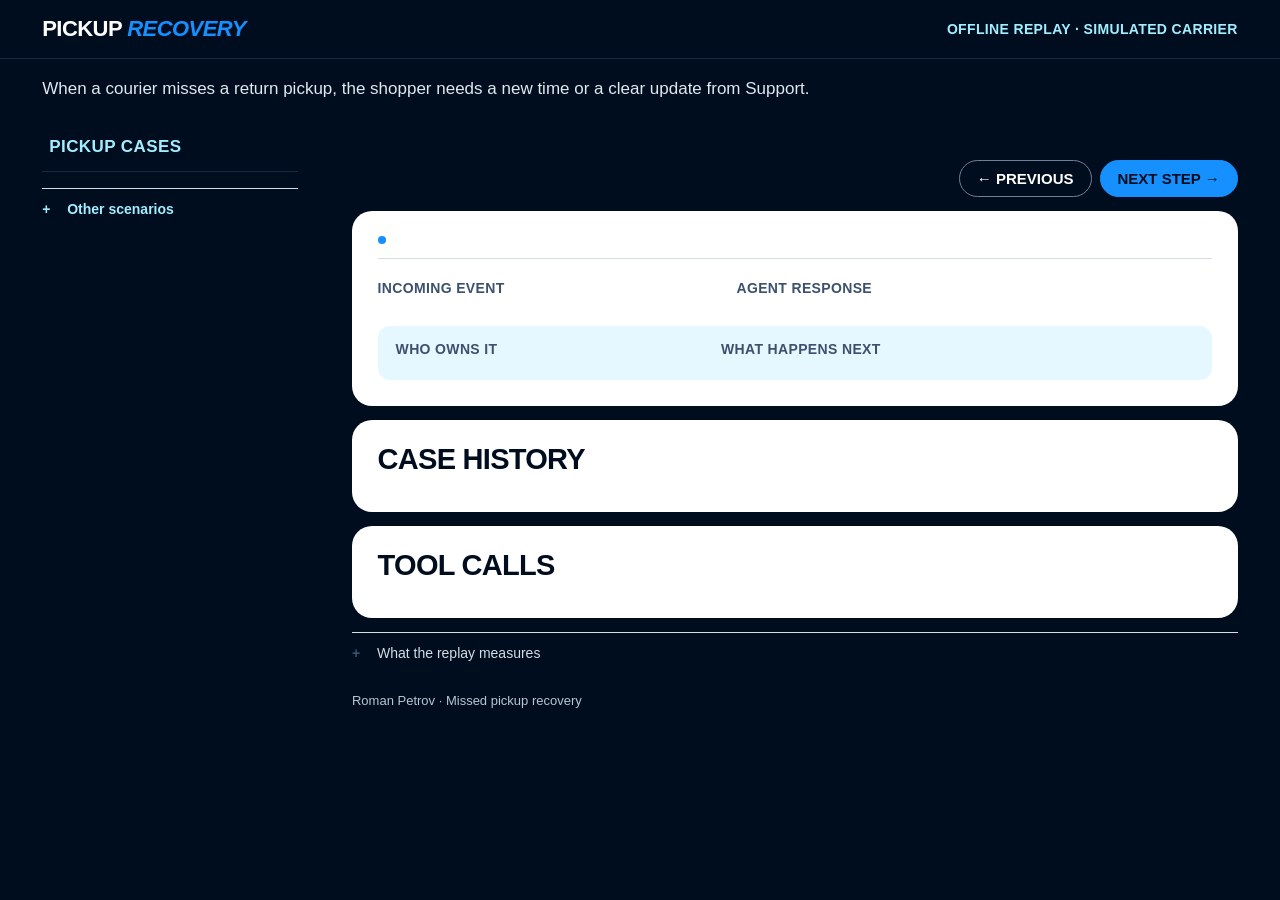
==== review/view_template.html @ bd1de375 "Add missed pickup simulator and case replay" ====
<!doctype html>
<html lang="en">
<head>
<meta charset="utf-8">
<meta name="viewport" content="width=device-width, initial-scale=1">
<meta name="color-scheme" content="light">
<title>Pickup recovery · Missed pickup recovery</title>
<style>
@font-face {
  font-family: "Pickup Display";
  src: local("Marr Sans Cond Web Semibold"), local("MarrSansCondensed-Semibold"),
       local("Marr Sans Condensed Semibold"), local("Arial Narrow Bold");
  font-weight: 600;
}
@font-face {
  font-family: "Pickup Display";
  src: local("Marr Sans Cond Web Semibold Italic"), local("MarrSansCondensed-SemiboldItalic"),
       local("Marr Sans Condensed Semibold Italic"), local("Arial Narrow Bold Italic");
  font-weight: 600;
  font-style: italic;
}
:root {
  --navy: #000d1f;
  --blue: #1790ff;
  --ice: #a2eeff;
  --slate: #3c516e;
  --panel: #172840;
  --paper: #f6f6f6;
  --white: #fff;
  --line: #d5dce4;
  --round: 20px;
  --gutter: clamp(18px, 3.3vw, 60px);
  --display: "Pickup Display", "Marr Sans Cond Web", "Marr Sans Condensed", "Arial Narrow", "Helvetica Neue", Arial, sans-serif;
  --body: "Roobert", "Roobert GX", "Helvetica Neue", Arial, sans-serif;
  font: 16px/1.45 var(--body);
  color: var(--white);
  background: var(--navy);
}
* { box-sizing: border-box; }
body, h1, h2, p { margin: 0; }
body { min-height: 100vh; }
button, select { font: inherit; }
button { cursor: pointer; }
button:focus-visible, summary:focus-visible, select:focus-visible {
  outline: 3px solid #0072d0;
  outline-offset: 3px;
}
.top {
  display: flex;
  align-items: center;
  justify-content: space-between;
  gap: 16px;
  max-width: 1600px;
  margin: auto;
  padding: 18px var(--gutter);
  border-bottom: 1px solid var(--panel);
}
.brand, .caption, .eyebrow, .step-status, .nav-button, .side-title, .status-note {
  font-family: var(--display);
  font-weight: 600;
  text-transform: uppercase;
}
.brand { font-size: 22px; letter-spacing: -.025em; line-height: 1; }
.brand em { color: var(--blue); }
.status-note { color: var(--ice); letter-spacing: .025em; font-size: 14px; text-align: right; }
.layout {
  display: grid;
  grid-template-columns: clamp(215px, 20vw, 298px) minmax(0, 1fr);
  gap: clamp(24px, 4.2vw, 82px);
  max-width: 1600px;
  margin: 0 auto;
  padding: 30px var(--gutter) 36px;
}
.sidebar { align-self: start; }
.side-title {
  display: flex;
  align-items: baseline;
  justify-content: space-between;
  padding: 3px 7px 12px;
  font-size: 17px;
  color: var(--ice);
  letter-spacing: .025em;
}
#count { color: #bdc9d8; font: 13px var(--body); }
.case-list { border-top: 1px solid var(--panel); }
.more-cases { margin-top: 16px; }
.more-cases > summary { color: var(--ice); font-weight: 600; }
.more-cases > summary::before { color: var(--ice); }
.family { color: var(--ice); font: 600 14px var(--display); margin: 19px 7px 4px; }
.case-button {
  width: 100%;
  display: grid;
  grid-template-columns: 1fr;
  align-items: baseline;
  gap: 7px;
  padding: 10px 7px;
  border: 0;
  border-bottom: 1px solid var(--panel);
  background: transparent;
  color: #d5dce4;
  text-align: left;
  line-height: 1.3;
  font-size: 14px;
}
.case-button:hover { background: var(--panel); color: white; }
.case-button[aria-current="true"] {
  color: var(--white);
  background: var(--panel);
  border-bottom-color: var(--panel);
  box-shadow: inset 2px 0 var(--blue);
}
#intro { color: #e0e8f0; max-width: 1600px; margin: auto; padding: 18px var(--gutter) 0; font-size: 17px; }
.scope { margin-top: 14px; color: #d5dce4; font-size: 14px; }
.scope summary { display: inline-flex; }
.scope p { padding: 6px 0; max-width: 72ch; }
.scope a { color: var(--ice); }
main { min-width: 0; }
header { padding: 2px 0 18px; }
.eyebrow { font-size: 14px; color: var(--ice); letter-spacing: .04em; margin-bottom: 8px; }
h1, .section { font-family: var(--display); font-weight: 600; }
h1 {
  max-width: 21ch;
  font-size: clamp(42px, 5.15vw, 78px);
  letter-spacing: -.04em;
  line-height: .96;
  text-transform: uppercase;
  overflow-wrap: anywhere;
}
.replay-nav { display: flex; align-items: center; gap: 8px; flex-wrap: wrap; }
.step-status { margin-right: auto; color: #c9d5e1; font-size: 14px; letter-spacing: .02em; }
.nav-button {
  border: 1px solid var(--blue);
  border-radius: 999px;
  background: var(--blue);
  color: var(--navy);
  line-height: 1;
  padding: 10px 17px;
  font-size: 15px;
}
#previous { border-color: #6f8197; background: transparent; color: white; }
.nav-button:enabled:hover { background: var(--ice); border-color: var(--ice); color: var(--navy); }
#previous:enabled:hover { background: var(--panel); border-color: var(--ice); }
.nav-button:disabled, #previous:disabled { cursor: default; color: #a6b5c7; background: transparent; border-color: #405166; }
.panel {
  margin-top: 14px;
  padding: clamp(18px, 2vw, 30px);
  border-radius: var(--round);
  background: var(--white);
  color: var(--navy);
}
.state-strip {
  display: flex; align-items: center; flex-wrap: wrap; gap: 10px;
  border-bottom: 1px solid var(--line); padding-bottom: 14px;
}
.state {
  display: inline-flex; align-items: center; gap: 8px;
  font-weight: 600; font-size: 14px; color: var(--navy);
}
.state::before { content: ""; width: 8px; height: 8px; border-radius: 50%; background: var(--blue); }
.state.human::before { background: var(--slate); }
.state.attention::before { background: var(--white); border: 2px solid var(--slate); }
.state.success::before { background: var(--blue); box-shadow: 0 0 0 3px #d9f6ff; }
.time, .meta { margin-left: auto; color: var(--slate); font-size: 12px; font-variant-numeric: tabular-nums; }
.caption { color: var(--slate); font-size: 14px; line-height: 1.1; letter-spacing: .025em; margin-bottom: 7px; }
.conversation {
  display: grid; grid-template-columns: minmax(0, .88fr) minmax(0, 1.25fr); gap: 24px; padding: 22px 0;
}
.conversation p { font-size: clamp(17px, 1.35vw, 21px); line-height: 1.38; overflow-wrap: anywhere; }
.decision {
  display: grid; grid-template-columns: minmax(120px, .85fr) minmax(0, 1.3fr); gap: 16px;
  background: #e6f8ff; padding: 16px 18px; border-radius: 12px;
}
.decision p { font-size: 16px; line-height: 1.4; }
.section { margin-bottom: 12px; font-size: 29px; letter-spacing: -.025em; line-height: 1; text-transform: uppercase; }
.evidence { padding: 0; margin: 0; list-style: none; }
.evidence li, details { border-top: 1px solid var(--line); }
.evidence li { padding: 8px 0; font-size: 14px; overflow-wrap: anywhere; }
.evidence li:last-child { padding-bottom: 0; }
details summary {
  display: flex; align-items: center; gap: 10px; padding: 10px 0; list-style: none; cursor: pointer; font-size: 14px;
}
summary::-webkit-details-marker { display: none; }
summary::before { content: "+"; width: 15px; color: var(--slate); font-weight: 650; }
details[open] summary::before { content: "−"; }
pre {
  margin: 0 0 10px; padding: 12px 14px; border-radius: 8px;
  background: var(--paper); color: var(--navy); white-space: pre-wrap; overflow-wrap: anywhere;
  font: 13px/1.5 ui-monospace, SFMono-Regular, Consolas, monospace;
}
#mobile-case { display: none; }
.empty { color: var(--slate); font-size: 14px; }
footer { margin-top: 19px; color: #b8c5d2; font-size: 13px; }
@media (max-width: 820px) {
  .layout { grid-template-columns: minmax(0, 1fr); gap: 22px; padding-top: 16px; }
  .case-list, .side-title { display: none; }
  #mobile-case {
    display: block; width: 100%; padding: 9px 11px; border: 1px solid #6f8197; border-radius: 9px;
    background: var(--panel); color: white; font-size: 15px;
  }
  h1 { max-width: 23ch; }
}
@media (max-width: 560px) {
  .top { padding-top: 15px; padding-bottom: 15px; }
  .brand { font-size: 20px; }
  .status-note { font-size: 12px; max-width: 20ch; line-height: 1.1; }
  .nav-button { padding: 9px 12px; font-size: 14px; }
  .conversation, .decision { grid-template-columns: 1fr; gap: 16px; }
  .conversation { padding: 17px 0; }
  .panel { margin-top: 10px; border-radius: 15px; }
  .time { margin-left: 0; }
  .meta { font-size: 10px; }
  .section { font-size: 25px; }
}
</style>
</head>
<body>
<div class="top">
  <div class="brand">Pickup <em>recovery</em></div>
  <div class="status-note">Offline replay · Simulated carrier</div>
</div>
<p id="intro">When a courier misses a return pickup, the shopper needs a new time or a clear update from Support.</p>
<div class="layout">
  <aside class="sidebar" aria-label="Case list">
    <h2 class="side-title">Pickup cases <span id="count"></span></h2>
    <div class="case-list">
      <div id="featured-cases"></div>
      <details class="more-cases" id="more-cases"><summary>Other scenarios</summary><div id="case-list"></div></details>
    </div>
    <select id="mobile-case" aria-label="Choose a pickup case"></select>
  </aside>
  <main>
    <header><p class="eyebrow" id="case-id"></p><h1 id="case-title"></h1></header>
    <nav class="replay-nav" aria-label="Replay steps">
      <span class="step-status" id="step-status" aria-live="polite"></span>
      <button class="nav-button" id="previous" type="button">← Previous</button>
      <button class="nav-button" id="next" type="button">Next step →</button>
    </nav>
    <section class="panel" aria-label="Pickup timeline">
      <div class="state-strip"><span class="state" id="state"></span><span class="time" id="turn-time"></span></div>
      <div class="conversation">
        <div><h2 class="caption" id="event-label">Incoming event</h2><p id="event"></p></div>
        <div><h2 class="caption" id="reply-label">Agent response</h2><p id="reply"></p></div>
      </div>
      <div class="decision">
        <div><h2 class="caption">Who owns it</h2><p id="owner"></p></div>
        <div><h2 class="caption">What happens next</h2><p id="decision"></p></div>
      </div>
      <p id="delivery" hidden></p>
    </section>
    <section class="panel"><h2 class="section">Case history</h2><ul class="evidence" id="evidence"></ul></section>
    <section class="panel"><h2 class="section">Tool calls</h2><div id="calls"></div></section>
    <details class="scope"><summary>What the replay measures</summary>
      <p id="coverage"></p>
      <p>The examples include unusual failures on purpose. Times advance on a simulated clock. A production pilot would measure actual handoffs, collection scans and missed update deadlines.</p>
      <p>The first pilot sends a rebooking link after a verified miss. A shopper who writes back can ask about the times or choose by email. An unclear preference keeps the available choices open. A reported address or custody problem needs verification. This replay uses rules and example matching. In the command-line demo, an optional local model classifies replies those rules leave unresolved. The booking checks are the same in both modes.</p>
      <p>REVER documents preferred pickup ranges. Dates and availability here come from a simulated carrier. An unanswered booking goes to Support unless a carrier specifically supports checking that attempt. <a href="https://docs.itsrever.com/apis/admin/logistics/createpickup">CreatePickup API</a></p>
    </details>
    <footer>Roman Petrov · Missed pickup recovery</footer>
  </main>
</div>
<noscript>Open this replay in a browser with JavaScript enabled. You can also run each case from the command line.</noscript>
<script id="report" type="application/json">__PICKUP_REPORT_JSON__</script>
<script>
'use strict';
const report = JSON.parse(document.getElementById('report').textContent);
const cases = report.cases;
const el = (id) => document.getElementById(id);
const write = (id, value) => { el(id).textContent = value; };
const node = (tag, cls, value) => {
  const out = document.createElement(tag);
  if (cls) out.className = cls;
  if (value !== undefined) out.textContent = value;
  return out;
};
const spokenStates = {
  OFFERED:'Replacement slots offered', RESOLVED:'New pickup confirmed · shopper notified', HUMAN_REVIEW:'Human review',
  AWAITING_REPLY:'Offer ended · waiting for shopper',
  WINDOW_OPEN:'Original window has not ended', WAITING_CARRIER:'Waiting for carrier', NEED_ADDRESS:'Address detail needed',
  BOOKING_UNCERTAIN:'Booking result uncertain', CONFIRMED_AWAITING_NOTICE:'Booking confirmed · notice pending',
  NEEDS_SLOT_CHOICE:'Shopper choice needed', NEEDS_CLARIFICATION:'Clarification needed', SLOT_CHANGED:'Slot availability changed'
};
const eventLabels = {
  shopper_message: 'Shopper message',
  shopper_selection: 'Shopper selection',
  carrier_event: 'Carrier event',
  timer: 'Scheduled check'
};
const caseButtons = [];
const featured = ['P118', 'P129', 'P107'];
let activeCase = cases.findIndex(item => item.id === featured[0]);
let activeTurn = 0;
const localTime = new Intl.DateTimeFormat('en-GB', {
  timeZone: report.timezone, day: '2-digit', month: 'short',
  hour: '2-digit', minute: '2-digit', timeZoneName: 'short',
});
function stamp(iso) {
  return localTime.format(new Date(iso));
}
function show() {
  const item = cases[activeCase];
  const turn = item.turns[activeTurn];
  caseButtons.forEach((btn,i) => btn.setAttribute('aria-current',i===activeCase?'true':'false'));
  el('mobile-case').value = item.id;
  write('case-id','Fictional pickup · '+item.id); write('case-title',item.label);
  write('step-status','Step '+(activeTurn+1)+' of '+item.turns.length);
  el('previous').disabled = activeTurn===0;
  el('next').disabled = activeTurn===item.turns.length-1;
  const collected = turn.state === 'RESOLVED' && turn.collection_scan_observed_at;
  write('state',collected ? 'Carrier reports collection' : (spokenStates[turn.state] || turn.state.replaceAll('_',' ').toLowerCase()));
  const color = turn.state==='HUMAN_REVIEW'?'human':turn.state==='RESOLVED'?'success':
                ['WAITING_CARRIER','NEED_ADDRESS','BOOKING_UNCERTAIN','CONFIRMED_AWAITING_NOTICE'].includes(turn.state)?'attention':'';
  el('state').className = 'state '+color;
  write('turn-time',stamp(turn.at));
  write('event-label',eventLabels[turn.event_source] || 'Incoming event');
  write('reply-label', collected && turn.event_source === 'carrier_event' ? 'Collection record' :
    turn.state === 'CONFIRMED_AWAITING_NOTICE' ? 'Notification status' : 'Agent response');
  write('event',turn.event); write('reply',turn.message); write('owner',turn.owner); write('decision',turn.next_step);
  const callback = turn.tool_calls.find(call => call.tool === 'support.callback_receipt');
  const offer = turn.tool_calls.find(call => call.tool === 'support.send_pickup_options');
  const windowUpdate = turn.tool_calls.find(call => call.tool === 'support.send_window_update');
  const delivery = el('delivery');
  delivery.hidden = !callback && !offer && !windowUpdate;
  if (callback) {
    const receipt = callback.result;
    const timing = receipt.overdue ? receipt.minutes_late+' minutes late' : 'on time';
    delivery.textContent = 'Shopper update due '+receipt.due_at.slice(11,16)+' · Delivered '+receipt.delivered_at.slice(11,16)+' ('+timing+').';
  } else if (offer) {
    delivery.textContent = offer.result.delivery_receipt ? 'Replacement options delivered · '+offer.result.delivery_receipt : 'Delivery failed · Support owns the next contact.';
  } else if (windowUpdate) {
    delivery.textContent = windowUpdate.result.delivery_receipt ? 'The shopper received the update about the original window.' : 'The update could not be delivered. Support will follow up.';
  }
  el('evidence').replaceChildren(...turn.evidence.map(fact => node('li','',fact)));
  const calls = turn.tool_calls.map(call => {
    const detail=node('details'), summary=node('summary');
    summary.append(node('span','',call.tool.split('.').pop().replaceAll('_',' ')),node('span','meta',stamp(call.at)));
    detail.append(summary,node('pre','',JSON.stringify(call,null,2)));
    return detail;
  });
  if (!calls.length) calls.push(node('p','empty','No tool calls recorded for this step.'));
  el('calls').replaceChildren(...calls);
}
function selectCase(index) {
  activeCase=index;
  if (!featured.includes(cases[index].id)) el('more-cases').open = true;
  activeTurn=0;
  show();
}
function addCase(item, list, options) {
  const index = cases.indexOf(item);
  const button = node('button','case-button',item.label);
  button.type = 'button';
  button.dataset.caseId = item.id;
  button.addEventListener('click',() => selectCase(index));
  caseButtons[index] = button;
  list.append(button);
  const option = node('option','',item.label);
  option.value = item.id;
  options.append(option);
}
function optionGroup(label) {
  const options = node('optgroup');
  options.label = label;
  el('mobile-case').append(options);
  return options;
}
const first = optionGroup('Featured cases');
for (const id of featured) {
  addCase(cases.find(item => item.id === id), el('featured-cases'), first);
}
const rest = cases.filter(item => !featured.includes(item.id));
for (const group of new Set(rest.map(item => item.group))) {
  el('case-list').append(node('h3','family',group));
  const options = optionGroup(group);
  for (const item of rest.filter(example => example.group === group)) {
    addCase(item, el('case-list'), options);
  }
}
write('count', cases.length);
const completed = cases.filter(item => item.autonomous_under_24h).length;
const staff = cases.filter(item => item.state === 'HUMAN_REVIEW').length;
write('coverage', cases.length+' fictional cases. '+completed+' finish with a new pickup confirmed within the simulated day. '+staff+' finish with a person. The rest are still open.');
el('previous').addEventListener('click',()=>{if(activeTurn>0){activeTurn--;show();}});
el('next').addEventListener('click',()=>{if(activeTurn<cases[activeCase].turns.length-1){activeTurn++;show();}});
el('mobile-case').addEventListener('change',() => selectCase(cases.findIndex(item => item.id === el('mobile-case').value)));
show();
</script></body></html>
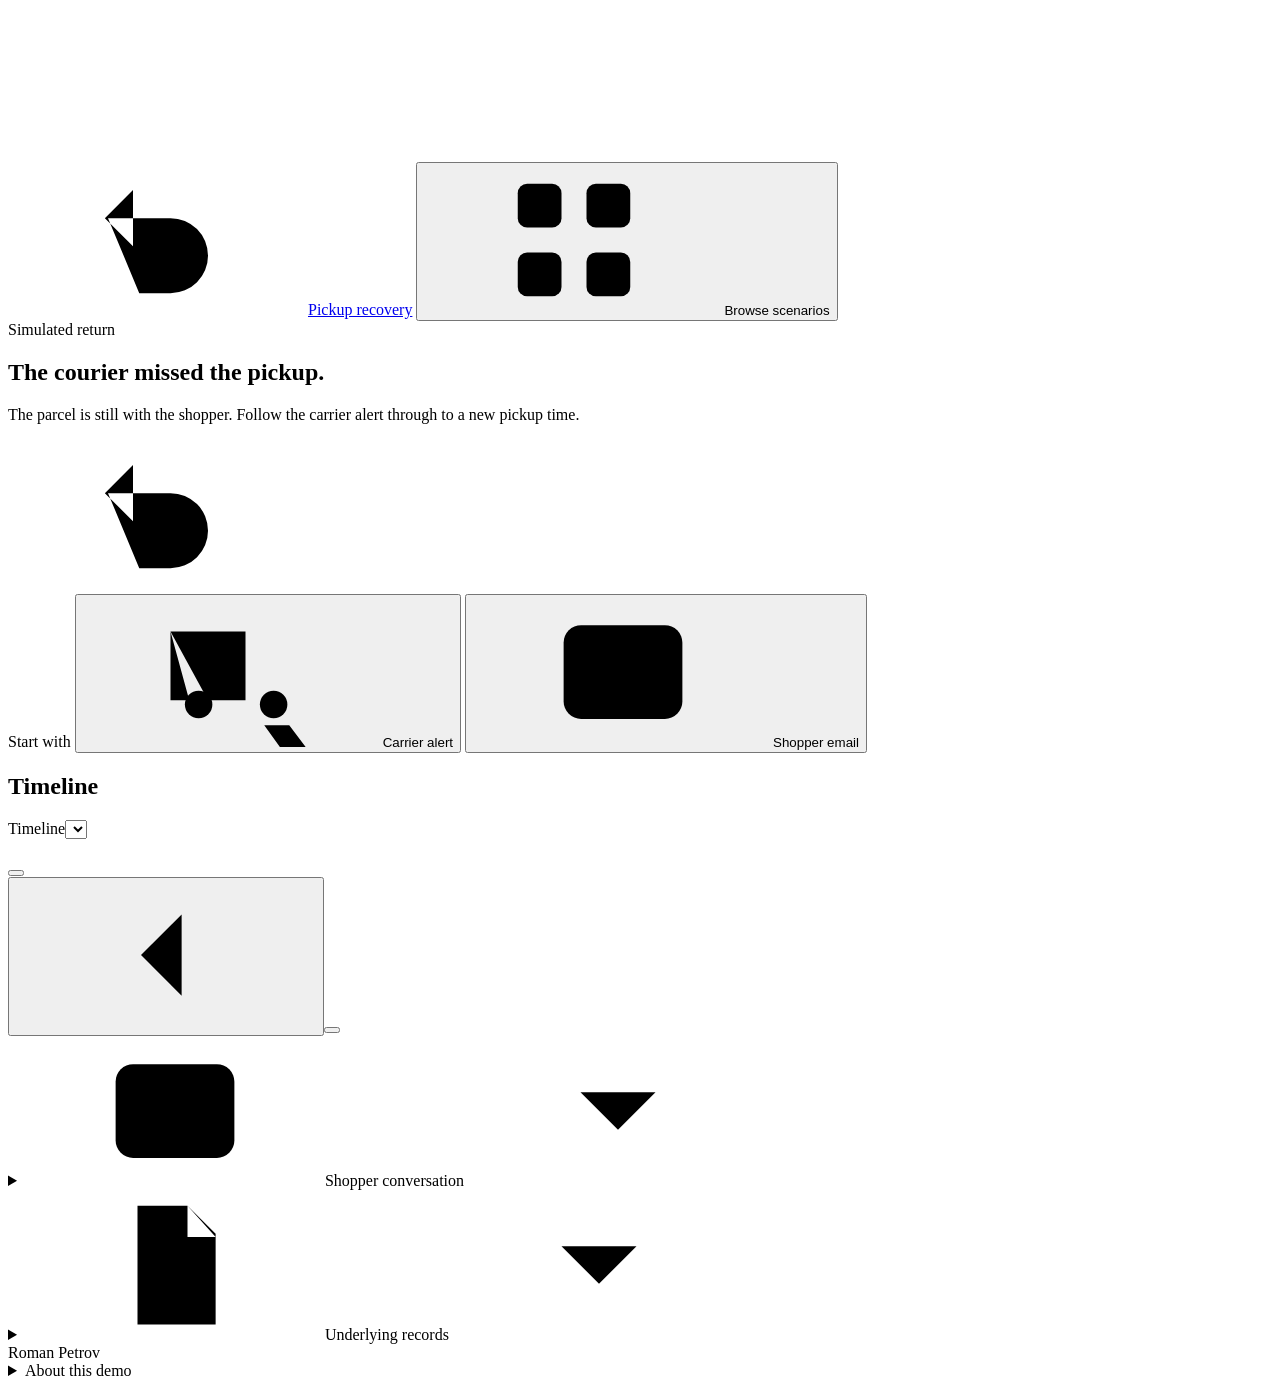
==== commit ea8055ae: "Show missed pickups as a guided conversation and action timeline" ====
--- a/review/view_template.html
+++ b/review/view_template.html
@@ -4,383 +4,83 @@
 <meta charset="utf-8">
 <meta name="viewport" content="width=device-width, initial-scale=1">
 <meta name="color-scheme" content="light">
-<title>Pickup recovery · Missed pickup recovery</title>
-<style>
-@font-face {
-  font-family: "Pickup Display";
-  src: local("Marr Sans Cond Web Semibold"), local("MarrSansCondensed-Semibold"),
-       local("Marr Sans Condensed Semibold"), local("Arial Narrow Bold");
-  font-weight: 600;
-}
-@font-face {
-  font-family: "Pickup Display";
-  src: local("Marr Sans Cond Web Semibold Italic"), local("MarrSansCondensed-SemiboldItalic"),
-       local("Marr Sans Condensed Semibold Italic"), local("Arial Narrow Bold Italic");
-  font-weight: 600;
-  font-style: italic;
-}
-:root {
-  --navy: #000d1f;
-  --blue: #1790ff;
-  --ice: #a2eeff;
-  --slate: #3c516e;
-  --panel: #172840;
-  --paper: #f6f6f6;
-  --white: #fff;
-  --line: #d5dce4;
-  --round: 20px;
-  --gutter: clamp(18px, 3.3vw, 60px);
-  --display: "Pickup Display", "Marr Sans Cond Web", "Marr Sans Condensed", "Arial Narrow", "Helvetica Neue", Arial, sans-serif;
-  --body: "Roobert", "Roobert GX", "Helvetica Neue", Arial, sans-serif;
-  font: 16px/1.45 var(--body);
-  color: var(--white);
-  background: var(--navy);
-}
-* { box-sizing: border-box; }
-body, h1, h2, p { margin: 0; }
-body { min-height: 100vh; }
-button, select { font: inherit; }
-button { cursor: pointer; }
-button:focus-visible, summary:focus-visible, select:focus-visible {
-  outline: 3px solid #0072d0;
-  outline-offset: 3px;
-}
-.top {
-  display: flex;
-  align-items: center;
-  justify-content: space-between;
-  gap: 16px;
-  max-width: 1600px;
-  margin: auto;
-  padding: 18px var(--gutter);
-  border-bottom: 1px solid var(--panel);
-}
-.brand, .caption, .eyebrow, .step-status, .nav-button, .side-title, .status-note {
-  font-family: var(--display);
-  font-weight: 600;
-  text-transform: uppercase;
-}
-.brand { font-size: 22px; letter-spacing: -.025em; line-height: 1; }
-.brand em { color: var(--blue); }
-.status-note { color: var(--ice); letter-spacing: .025em; font-size: 14px; text-align: right; }
-.layout {
-  display: grid;
-  grid-template-columns: clamp(215px, 20vw, 298px) minmax(0, 1fr);
-  gap: clamp(24px, 4.2vw, 82px);
-  max-width: 1600px;
-  margin: 0 auto;
-  padding: 30px var(--gutter) 36px;
-}
-.sidebar { align-self: start; }
-.side-title {
-  display: flex;
-  align-items: baseline;
-  justify-content: space-between;
-  padding: 3px 7px 12px;
-  font-size: 17px;
-  color: var(--ice);
-  letter-spacing: .025em;
-}
-#count { color: #bdc9d8; font: 13px var(--body); }
-.case-list { border-top: 1px solid var(--panel); }
-.more-cases { margin-top: 16px; }
-.more-cases > summary { color: var(--ice); font-weight: 600; }
-.more-cases > summary::before { color: var(--ice); }
-.family { color: var(--ice); font: 600 14px var(--display); margin: 19px 7px 4px; }
-.case-button {
-  width: 100%;
-  display: grid;
-  grid-template-columns: 1fr;
-  align-items: baseline;
-  gap: 7px;
-  padding: 10px 7px;
-  border: 0;
-  border-bottom: 1px solid var(--panel);
-  background: transparent;
-  color: #d5dce4;
-  text-align: left;
-  line-height: 1.3;
-  font-size: 14px;
-}
-.case-button:hover { background: var(--panel); color: white; }
-.case-button[aria-current="true"] {
-  color: var(--white);
-  background: var(--panel);
-  border-bottom-color: var(--panel);
-  box-shadow: inset 2px 0 var(--blue);
-}
-#intro { color: #e0e8f0; max-width: 1600px; margin: auto; padding: 18px var(--gutter) 0; font-size: 17px; }
-.scope { margin-top: 14px; color: #d5dce4; font-size: 14px; }
-.scope summary { display: inline-flex; }
-.scope p { padding: 6px 0; max-width: 72ch; }
-.scope a { color: var(--ice); }
-main { min-width: 0; }
-header { padding: 2px 0 18px; }
-.eyebrow { font-size: 14px; color: var(--ice); letter-spacing: .04em; margin-bottom: 8px; }
-h1, .section { font-family: var(--display); font-weight: 600; }
-h1 {
-  max-width: 21ch;
-  font-size: clamp(42px, 5.15vw, 78px);
-  letter-spacing: -.04em;
-  line-height: .96;
-  text-transform: uppercase;
-  overflow-wrap: anywhere;
-}
-.replay-nav { display: flex; align-items: center; gap: 8px; flex-wrap: wrap; }
-.step-status { margin-right: auto; color: #c9d5e1; font-size: 14px; letter-spacing: .02em; }
-.nav-button {
-  border: 1px solid var(--blue);
-  border-radius: 999px;
-  background: var(--blue);
-  color: var(--navy);
-  line-height: 1;
-  padding: 10px 17px;
-  font-size: 15px;
-}
-#previous { border-color: #6f8197; background: transparent; color: white; }
-.nav-button:enabled:hover { background: var(--ice); border-color: var(--ice); color: var(--navy); }
-#previous:enabled:hover { background: var(--panel); border-color: var(--ice); }
-.nav-button:disabled, #previous:disabled { cursor: default; color: #a6b5c7; background: transparent; border-color: #405166; }
-.panel {
-  margin-top: 14px;
-  padding: clamp(18px, 2vw, 30px);
-  border-radius: var(--round);
-  background: var(--white);
-  color: var(--navy);
-}
-.state-strip {
-  display: flex; align-items: center; flex-wrap: wrap; gap: 10px;
-  border-bottom: 1px solid var(--line); padding-bottom: 14px;
-}
-.state {
-  display: inline-flex; align-items: center; gap: 8px;
-  font-weight: 600; font-size: 14px; color: var(--navy);
-}
-.state::before { content: ""; width: 8px; height: 8px; border-radius: 50%; background: var(--blue); }
-.state.human::before { background: var(--slate); }
-.state.attention::before { background: var(--white); border: 2px solid var(--slate); }
-.state.success::before { background: var(--blue); box-shadow: 0 0 0 3px #d9f6ff; }
-.time, .meta { margin-left: auto; color: var(--slate); font-size: 12px; font-variant-numeric: tabular-nums; }
-.caption { color: var(--slate); font-size: 14px; line-height: 1.1; letter-spacing: .025em; margin-bottom: 7px; }
-.conversation {
-  display: grid; grid-template-columns: minmax(0, .88fr) minmax(0, 1.25fr); gap: 24px; padding: 22px 0;
-}
-.conversation p { font-size: clamp(17px, 1.35vw, 21px); line-height: 1.38; overflow-wrap: anywhere; }
-.decision {
-  display: grid; grid-template-columns: minmax(120px, .85fr) minmax(0, 1.3fr); gap: 16px;
-  background: #e6f8ff; padding: 16px 18px; border-radius: 12px;
-}
-.decision p { font-size: 16px; line-height: 1.4; }
-.section { margin-bottom: 12px; font-size: 29px; letter-spacing: -.025em; line-height: 1; text-transform: uppercase; }
-.evidence { padding: 0; margin: 0; list-style: none; }
-.evidence li, details { border-top: 1px solid var(--line); }
-.evidence li { padding: 8px 0; font-size: 14px; overflow-wrap: anywhere; }
-.evidence li:last-child { padding-bottom: 0; }
-details summary {
-  display: flex; align-items: center; gap: 10px; padding: 10px 0; list-style: none; cursor: pointer; font-size: 14px;
-}
-summary::-webkit-details-marker { display: none; }
-summary::before { content: "+"; width: 15px; color: var(--slate); font-weight: 650; }
-details[open] summary::before { content: "−"; }
-pre {
-  margin: 0 0 10px; padding: 12px 14px; border-radius: 8px;
-  background: var(--paper); color: var(--navy); white-space: pre-wrap; overflow-wrap: anywhere;
-  font: 13px/1.5 ui-monospace, SFMono-Regular, Consolas, monospace;
-}
-#mobile-case { display: none; }
-.empty { color: var(--slate); font-size: 14px; }
-footer { margin-top: 19px; color: #b8c5d2; font-size: 13px; }
-@media (max-width: 820px) {
-  .layout { grid-template-columns: minmax(0, 1fr); gap: 22px; padding-top: 16px; }
-  .case-list, .side-title { display: none; }
-  #mobile-case {
-    display: block; width: 100%; padding: 9px 11px; border: 1px solid #6f8197; border-radius: 9px;
-    background: var(--panel); color: white; font-size: 15px;
-  }
-  h1 { max-width: 23ch; }
-}
-@media (max-width: 560px) {
-  .top { padding-top: 15px; padding-bottom: 15px; }
-  .brand { font-size: 20px; }
-  .status-note { font-size: 12px; max-width: 20ch; line-height: 1.1; }
-  .nav-button { padding: 9px 12px; font-size: 14px; }
-  .conversation, .decision { grid-template-columns: 1fr; gap: 16px; }
-  .conversation { padding: 17px 0; }
-  .panel { margin-top: 10px; border-radius: 15px; }
-  .time { margin-left: 0; }
-  .meta { font-size: 10px; }
-  .section { font-size: 25px; }
-}
-</style>
+<title>Missed pickup recovery · Interactive demo</title>
+<style>__REPLAY_CSS__</style>
 </head>
 <body>
-<div class="top">
-  <div class="brand">Pickup <em>recovery</em></div>
-  <div class="status-note">Offline replay · Simulated carrier</div>
-</div>
-<p id="intro">When a courier misses a return pickup, the shopper needs a new time or a clear update from Support.</p>
-<div class="layout">
-  <aside class="sidebar" aria-label="Case list">
-    <h2 class="side-title">Pickup cases <span id="count"></span></h2>
-    <div class="case-list">
-      <div id="featured-cases"></div>
-      <details class="more-cases" id="more-cases"><summary>Other scenarios</summary><div id="case-list"></div></details>
+<svg class="sprites" xmlns="http://www.w3.org/2000/svg" aria-hidden="true"><defs>
+<symbol id="i-return" viewBox="0 0 24 24"><path d="M8 4 3.5 8.5 8 13M4 8.5h10a6 6 0 0 1 0 12H9"/></symbol>
+<symbol id="i-box" viewBox="0 0 24 24"><path d="m3.5 7.5 8.5-5 8.5 5v9L12 21.5l-8.5-5zM3.5 7.5l8.5 5 8.5-5M12 12.5v9M8 5l8.5 5"/></symbol>
+<symbol id="i-truck" viewBox="0 0 24 24"><path d="M2 5.5h12v11H8m-3 0H2v-11Zm12 4h4l3 4v3h-2m-4 0h-1"/><circle cx="6.5" cy="17.2" r="2.2"/><circle cx="18.5" cy="17.2" r="2.2"/></symbol>
+<symbol id="i-mail" viewBox="0 0 24 24"><rect x="2.5" y="4.5" width="19" height="15" rx="2.8"/><path d="m4 6.5 8 6 8-6"/></symbol>
+<symbol id="i-agent" viewBox="0 0 24 24"><rect x="2.5" y="8" width="6" height="7" rx="1.5"/><rect x="15.5" y="3" width="6" height="6" rx="1.5"/><rect x="15.5" y="15" width="6" height="6" rx="1.5"/><path d="M9 11.5h3M12 11.5V6h3M12 11.5V18h3"/></symbol>
+<symbol id="i-user" viewBox="0 0 24 24"><circle cx="12" cy="8" r="3.7"/><path d="M4.5 20a7.5 6 0 0 1 15 0"/></symbol>
+<symbol id="i-headset" viewBox="0 0 24 24"><path d="M4 13v-2a8 8 0 0 1 16 0v5a5 5 0 0 1-5 5h-2"/><rect x="2" y="11" width="4.5" height="7" rx="2"/><rect x="17.5" y="11" width="4.5" height="7" rx="2"/></symbol>
+<symbol id="i-clock" viewBox="0 0 24 24"><circle cx="12" cy="12" r="9"/><path d="M12 6.5v6l4 2.5"/></symbol>
+<symbol id="i-file" viewBox="0 0 24 24"><path d="M6 2.5h8l4.5 4.5v14.5H6zM14 2.5v5h4.5M9 12h6M9 16h6"/></symbol>
+<symbol id="i-arrow" viewBox="0 0 24 24"><path d="M4 12h15m-6.5-6.5L19 12l-6.5 6.5"/></symbol>
+<symbol id="i-back" viewBox="0 0 24 24"><path d="m14.5 5.5-6.5 6.5 6.5 6.5"/></symbol>
+<symbol id="i-down" viewBox="0 0 24 24"><path d="m6 9 6 6 6-6"/></symbol>
+<symbol id="i-grid" viewBox="0 0 24 24"><rect x="3" y="3" width="7" height="7" rx="1.5"/><rect x="14" y="3" width="7" height="7" rx="1.5"/><rect x="3" y="14" width="7" height="7" rx="1.5"/><rect x="14" y="14" width="7" height="7" rx="1.5"/></symbol>
+<symbol id="i-search" viewBox="0 0 24 24"><circle cx="10" cy="10" r="6"/><path d="m15 15 5 5"/></symbol>
+<symbol id="i-x" viewBox="0 0 24 24"><path d="m6 6 12 12M18 6 6 18"/></symbol>
+<symbol id="i-play" viewBox="0 0 24 24"><path d="m8 5 11 7-11 7z"/></symbol>
+<symbol id="i-pause" viewBox="0 0 24 24"><path d="M8.5 5v14M15.5 5v14"/></symbol>
+<symbol id="i-check" viewBox="0 0 24 24"><path d="m4.5 12 5 5 10-10"/></symbol>
+</defs></svg>
+<header class="mast">
+  <div class="mast-inner">
+    <a class="wordmark" href="#walkthrough"><span class="brand-mark"><svg class="icon" aria-hidden="true"><use href="#i-return"/></svg></span>Pickup recovery</a>
+    <button id="browse" type="button" aria-haspopup="dialog"><svg class="icon" aria-hidden="true"><use href="#i-grid"/></svg>Browse scenarios</button>
+  </div>
+</header>
+<main class="container" id="walkthrough">
+  <section class="hero" aria-labelledby="case-title">
+    <div class="hero-copy">
+      <div class="demo-label"><span></span>Simulated return</div>
+      <h1 id="case-title">The courier missed the pickup.</h1>
+      <p id="intro">The parcel is still with the shopper. Follow the carrier alert through to a new pickup time.</p>
     </div>
-    <select id="mobile-case" aria-label="Choose a pickup case"></select>
-  </aside>
-  <main>
-    <header><p class="eyebrow" id="case-id"></p><h1 id="case-title"></h1></header>
-    <nav class="replay-nav" aria-label="Replay steps">
-      <span class="step-status" id="step-status" aria-live="polite"></span>
-      <button class="nav-button" id="previous" type="button">← Previous</button>
-      <button class="nav-button" id="next" type="button">Next step →</button>
-    </nav>
-    <section class="panel" aria-label="Pickup timeline">
-      <div class="state-strip"><span class="state" id="state"></span><span class="time" id="turn-time"></span></div>
-      <div class="conversation">
-        <div><h2 class="caption" id="event-label">Incoming event</h2><p id="event"></p></div>
-        <div><h2 class="caption" id="reply-label">Agent response</h2><p id="reply"></p></div>
-      </div>
-      <div class="decision">
-        <div><h2 class="caption">Who owns it</h2><p id="owner"></p></div>
-        <div><h2 class="caption">What happens next</h2><p id="decision"></p></div>
-      </div>
-      <p id="delivery" hidden></p>
-    </section>
-    <section class="panel"><h2 class="section">Case history</h2><ul class="evidence" id="evidence"></ul></section>
-    <section class="panel"><h2 class="section">Tool calls</h2><div id="calls"></div></section>
-    <details class="scope"><summary>What the replay measures</summary>
-      <p id="coverage"></p>
-      <p>The examples include unusual failures on purpose. Times advance on a simulated clock. A production pilot would measure actual handoffs, collection scans and missed update deadlines.</p>
-      <p>The first pilot sends a rebooking link after a verified miss. A shopper who writes back can ask about the times or choose by email. An unclear preference keeps the available choices open. A reported address or custody problem needs verification. This replay uses rules and example matching. In the command-line demo, an optional local model classifies replies those rules leave unresolved. The booking checks are the same in both modes.</p>
-      <p>REVER documents preferred pickup ranges. Dates and availability here come from a simulated carrier. An unanswered booking goes to Support unless a carrier specifically supports checking that attempt. <a href="https://docs.itsrever.com/apis/admin/logistics/createpickup">CreatePickup API</a></p>
-    </details>
-    <footer>Roman Petrov · Missed pickup recovery</footer>
-  </main>
-</div>
-<noscript>Open this replay in a browser with JavaScript enabled. You can also run each case from the command line.</noscript>
+    <div class="parcel-scene" aria-hidden="true">
+      <div class="route-line"></div><div class="parcel"><div class="face top-face"></div><div class="face right-face"></div><div class="face front-face"></div><div class="tape top-tape"></div><div class="tape front-tape"></div><div class="parcel-label"><i></i><i></i><b></b></div></div>
+      <span class="return-stamp"><svg class="icon"><use href="#i-return"/></svg></span>
+    </div>
+  </section>
+  <nav class="routes" aria-label="Featured starting points">
+    <span class="route-label">Start with</span>
+    <button type="button" data-route="P118"><svg class="icon" aria-hidden="true"><use href="#i-truck"/></svg>Carrier alert</button>
+    <button type="button" data-route="P102"><svg class="icon" aria-hidden="true"><use href="#i-mail"/></svg>Shopper email</button>
+  </nav>
+  <div class="workspace">
+    <aside class="rail" aria-label="Case timeline">
+      <div class="rail-head"><h2>Timeline</h2><span id="timeline-count"></span></div>
+      <nav id="timeline" aria-label="Select a step"></nav>
+      <div class="mobile-jump"><label for="jump">Timeline</label><select id="jump"></select></div>
+    </aside>
+    <div class="story">
+      <section class="stage" aria-labelledby="step-heading">
+        <div class="stage-head"><span id="step-counter"></span><span id="stage-time"></span></div>
+        <div class="stage-content">
+          <h2 id="step-heading" aria-live="polite" aria-atomic="true"></h2>
+          <div id="scene"></div>
+        </div>
+        <nav class="playback" aria-label="Walkthrough controls">
+          <button id="play" type="button" aria-pressed="false"></button>
+          <div class="advance"><button id="back" type="button" aria-label="Previous step"><svg class="icon" aria-hidden="true"><use href="#i-back"/></svg></button><button id="next" type="button"></button></div>
+        </nav>
+      </section>
+      <details class="technical" id="thread-panel"><summary><span><svg class="icon" aria-hidden="true"><use href="#i-mail"/></svg>Shopper conversation <span id="thread-count"></span></span><svg class="icon chevron" aria-hidden="true"><use href="#i-down"/></svg></summary><div class="technical-body" id="thread"></div></details>
+      <details class="technical" id="details"><summary><span><svg class="icon" aria-hidden="true"><use href="#i-file"/></svg>Underlying records</span><svg class="icon chevron" aria-hidden="true"><use href="#i-down"/></svg></summary><div class="technical-body" id="records"></div></details>
+    </div>
+  </div>
+  <footer><span>Roman Petrov</span><details id="about"><summary>About this demo</summary><p>The walkthrough replays fictional returns using a simulated carrier and clock. Booking confirmation resolves scheduling. Physical collection needs a separate carrier scan.</p><p>The simulator handles email replies with rules and labelled examples. Its optional local model can suggest an intent. The same booking checks apply either way.</p></details></footer>
+</main>
+<dialog id="library" aria-labelledby="library-title">
+  <div class="dialog-head"><div><h2 id="library-title">Browse scenarios</h2><p id="library-count"></p></div><button id="close-library" class="icon-button" type="button" aria-label="Close scenarios"><svg class="icon" aria-hidden="true"><use href="#i-x"/></svg></button></div>
+  <label class="search"><svg class="icon" aria-hidden="true"><use href="#i-search"/></svg><input id="search" type="search" aria-label="Find a scenario" placeholder="Search by scenario or case ID"></label>
+  <div id="library-list"></div>
+</dialog>
+<noscript>This interactive replay needs JavaScript. The Python simulator in the source package runs the same cases.</noscript>
 <script id="report" type="application/json">__PICKUP_REPORT_JSON__</script>
-<script>
-'use strict';
-const report = JSON.parse(document.getElementById('report').textContent);
-const cases = report.cases;
-const el = (id) => document.getElementById(id);
-const write = (id, value) => { el(id).textContent = value; };
-const node = (tag, cls, value) => {
-  const out = document.createElement(tag);
-  if (cls) out.className = cls;
-  if (value !== undefined) out.textContent = value;
-  return out;
-};
-const spokenStates = {
-  OFFERED:'Replacement slots offered', RESOLVED:'New pickup confirmed · shopper notified', HUMAN_REVIEW:'Human review',
-  AWAITING_REPLY:'Offer ended · waiting for shopper',
-  WINDOW_OPEN:'Original window has not ended', WAITING_CARRIER:'Waiting for carrier', NEED_ADDRESS:'Address detail needed',
-  BOOKING_UNCERTAIN:'Booking result uncertain', CONFIRMED_AWAITING_NOTICE:'Booking confirmed · notice pending',
-  NEEDS_SLOT_CHOICE:'Shopper choice needed', NEEDS_CLARIFICATION:'Clarification needed', SLOT_CHANGED:'Slot availability changed'
-};
-const eventLabels = {
-  shopper_message: 'Shopper message',
-  shopper_selection: 'Shopper selection',
-  carrier_event: 'Carrier event',
-  timer: 'Scheduled check'
-};
-const caseButtons = [];
-const featured = ['P118', 'P129', 'P107'];
-let activeCase = cases.findIndex(item => item.id === featured[0]);
-let activeTurn = 0;
-const localTime = new Intl.DateTimeFormat('en-GB', {
-  timeZone: report.timezone, day: '2-digit', month: 'short',
-  hour: '2-digit', minute: '2-digit', timeZoneName: 'short',
-});
-function stamp(iso) {
-  return localTime.format(new Date(iso));
-}
-function show() {
-  const item = cases[activeCase];
-  const turn = item.turns[activeTurn];
-  caseButtons.forEach((btn,i) => btn.setAttribute('aria-current',i===activeCase?'true':'false'));
-  el('mobile-case').value = item.id;
-  write('case-id','Fictional pickup · '+item.id); write('case-title',item.label);
-  write('step-status','Step '+(activeTurn+1)+' of '+item.turns.length);
-  el('previous').disabled = activeTurn===0;
-  el('next').disabled = activeTurn===item.turns.length-1;
-  const collected = turn.state === 'RESOLVED' && turn.collection_scan_observed_at;
-  write('state',collected ? 'Carrier reports collection' : (spokenStates[turn.state] || turn.state.replaceAll('_',' ').toLowerCase()));
-  const color = turn.state==='HUMAN_REVIEW'?'human':turn.state==='RESOLVED'?'success':
-                ['WAITING_CARRIER','NEED_ADDRESS','BOOKING_UNCERTAIN','CONFIRMED_AWAITING_NOTICE'].includes(turn.state)?'attention':'';
-  el('state').className = 'state '+color;
-  write('turn-time',stamp(turn.at));
-  write('event-label',eventLabels[turn.event_source] || 'Incoming event');
-  write('reply-label', collected && turn.event_source === 'carrier_event' ? 'Collection record' :
-    turn.state === 'CONFIRMED_AWAITING_NOTICE' ? 'Notification status' : 'Agent response');
-  write('event',turn.event); write('reply',turn.message); write('owner',turn.owner); write('decision',turn.next_step);
-  const callback = turn.tool_calls.find(call => call.tool === 'support.callback_receipt');
-  const offer = turn.tool_calls.find(call => call.tool === 'support.send_pickup_options');
-  const windowUpdate = turn.tool_calls.find(call => call.tool === 'support.send_window_update');
-  const delivery = el('delivery');
-  delivery.hidden = !callback && !offer && !windowUpdate;
-  if (callback) {
-    const receipt = callback.result;
-    const timing = receipt.overdue ? receipt.minutes_late+' minutes late' : 'on time';
-    delivery.textContent = 'Shopper update due '+receipt.due_at.slice(11,16)+' · Delivered '+receipt.delivered_at.slice(11,16)+' ('+timing+').';
-  } else if (offer) {
-    delivery.textContent = offer.result.delivery_receipt ? 'Replacement options delivered · '+offer.result.delivery_receipt : 'Delivery failed · Support owns the next contact.';
-  } else if (windowUpdate) {
-    delivery.textContent = windowUpdate.result.delivery_receipt ? 'The shopper received the update about the original window.' : 'The update could not be delivered. Support will follow up.';
-  }
-  el('evidence').replaceChildren(...turn.evidence.map(fact => node('li','',fact)));
-  const calls = turn.tool_calls.map(call => {
-    const detail=node('details'), summary=node('summary');
-    summary.append(node('span','',call.tool.split('.').pop().replaceAll('_',' ')),node('span','meta',stamp(call.at)));
-    detail.append(summary,node('pre','',JSON.stringify(call,null,2)));
-    return detail;
-  });
-  if (!calls.length) calls.push(node('p','empty','No tool calls recorded for this step.'));
-  el('calls').replaceChildren(...calls);
-}
-function selectCase(index) {
-  activeCase=index;
-  if (!featured.includes(cases[index].id)) el('more-cases').open = true;
-  activeTurn=0;
-  show();
-}
-function addCase(item, list, options) {
-  const index = cases.indexOf(item);
-  const button = node('button','case-button',item.label);
-  button.type = 'button';
-  button.dataset.caseId = item.id;
-  button.addEventListener('click',() => selectCase(index));
-  caseButtons[index] = button;
-  list.append(button);
-  const option = node('option','',item.label);
-  option.value = item.id;
-  options.append(option);
-}
-function optionGroup(label) {
-  const options = node('optgroup');
-  options.label = label;
-  el('mobile-case').append(options);
-  return options;
-}
-const first = optionGroup('Featured cases');
-for (const id of featured) {
-  addCase(cases.find(item => item.id === id), el('featured-cases'), first);
-}
-const rest = cases.filter(item => !featured.includes(item.id));
-for (const group of new Set(rest.map(item => item.group))) {
-  el('case-list').append(node('h3','family',group));
-  const options = optionGroup(group);
-  for (const item of rest.filter(example => example.group === group)) {
-    addCase(item, el('case-list'), options);
-  }
-}
-write('count', cases.length);
-const completed = cases.filter(item => item.autonomous_under_24h).length;
-const staff = cases.filter(item => item.state === 'HUMAN_REVIEW').length;
-write('coverage', cases.length+' fictional cases. '+completed+' finish with a new pickup confirmed within the simulated day. '+staff+' finish with a person. The rest are still open.');
-el('previous').addEventListener('click',()=>{if(activeTurn>0){activeTurn--;show();}});
-el('next').addEventListener('click',()=>{if(activeTurn<cases[activeCase].turns.length-1){activeTurn++;show();}});
-el('mobile-case').addEventListener('change',() => selectCase(cases.findIndex(item => item.id === el('mobile-case').value)));
-show();
-</script></body></html>
+<script>__REPLAY_JS__</script>
+</body></html>
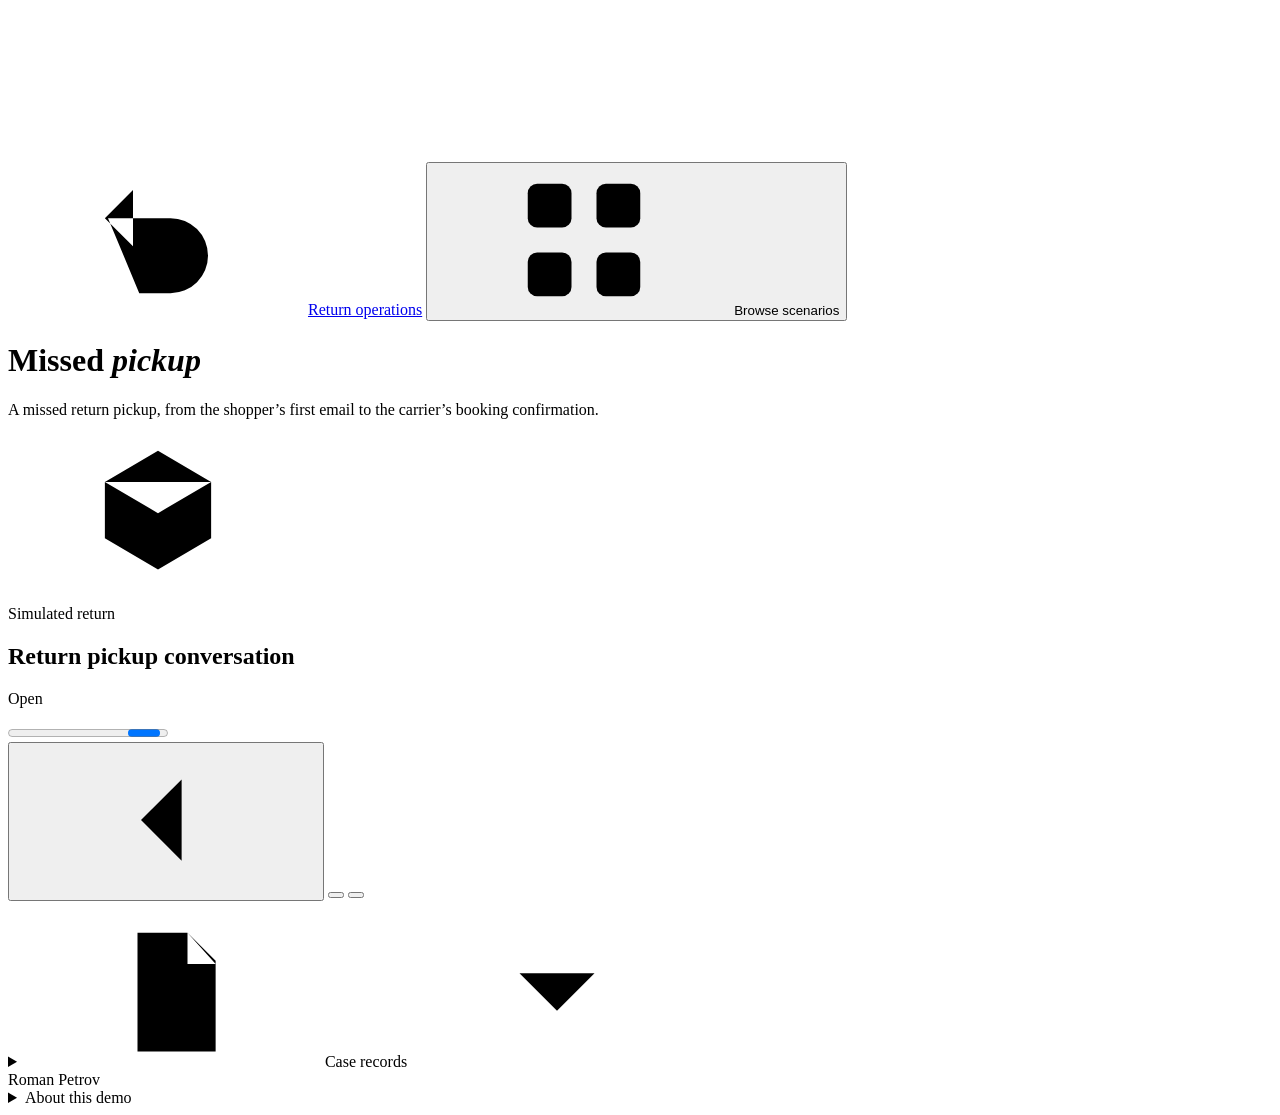
==== commit 46181883: "Replay shopper messages and carrier bookings in one conversation" ====
--- a/review/view_template.html
+++ b/review/view_template.html
@@ -4,7 +4,9 @@
 <meta charset="utf-8">
 <meta name="viewport" content="width=device-width, initial-scale=1">
 <meta name="color-scheme" content="light">
-<title>Missed pickup recovery · Interactive demo</title>
+<meta name="referrer" content="no-referrer">
+<script>if (location.protocol === 'https:') document.documentElement.classList.add('web-fonts');</script>
+<title>Missed pickup · Return conversation</title>
 <style>__REPLAY_CSS__</style>
 </head>
 <body>
@@ -28,53 +30,47 @@
 <symbol id="i-pause" viewBox="0 0 24 24"><path d="M8.5 5v14M15.5 5v14"/></symbol>
 <symbol id="i-check" viewBox="0 0 24 24"><path d="m4.5 12 5 5 10-10"/></symbol>
 </defs></svg>
-<header class="mast">
-  <div class="mast-inner">
-    <a class="wordmark" href="#walkthrough"><span class="brand-mark"><svg class="icon" aria-hidden="true"><use href="#i-return"/></svg></span>Pickup recovery</a>
+<div class="shell">
+  <header class="mast">
+    <a class="wordmark" href="#conversation"><span class="brand-mark"><svg class="icon" aria-hidden="true"><use href="#i-return"/></svg></span>Return operations</a>
     <button id="browse" type="button" aria-haspopup="dialog"><svg class="icon" aria-hidden="true"><use href="#i-grid"/></svg>Browse scenarios</button>
-  </div>
-</header>
-<main class="container" id="walkthrough">
-  <section class="hero" aria-labelledby="case-title">
-    <div class="hero-copy">
-      <div class="demo-label"><span></span>Simulated return</div>
-      <h1 id="case-title">The courier missed the pickup.</h1>
-      <p id="intro">The parcel is still with the shopper. Follow the carrier alert through to a new pickup time.</p>
+  </header>
+  <main>
+    <div class="intro">
+      <h1>Missed <em>pickup</em></h1>
+      <p id="intro-copy">A missed return pickup, from the shopper’s first email to the carrier’s booking confirmation.</p>
     </div>
-    <div class="parcel-scene" aria-hidden="true">
-      <div class="route-line"></div><div class="parcel"><div class="face top-face"></div><div class="face right-face"></div><div class="face front-face"></div><div class="tape top-tape"></div><div class="tape front-tape"></div><div class="parcel-label"><i></i><i></i><b></b></div></div>
-      <span class="return-stamp"><svg class="icon"><use href="#i-return"/></svg></span>
-    </div>
-  </section>
-  <nav class="routes" aria-label="Featured starting points">
-    <span class="route-label">Start with</span>
-    <button type="button" data-route="P118"><svg class="icon" aria-hidden="true"><use href="#i-truck"/></svg>Carrier alert</button>
-    <button type="button" data-route="P102"><svg class="icon" aria-hidden="true"><use href="#i-mail"/></svg>Shopper email</button>
-  </nav>
-  <div class="workspace">
-    <aside class="rail" aria-label="Case timeline">
-      <div class="rail-head"><h2>Timeline</h2><span id="timeline-count"></span></div>
-      <nav id="timeline" aria-label="Select a step"></nav>
-      <div class="mobile-jump"><label for="jump">Timeline</label><select id="jump"></select></div>
-    </aside>
-    <div class="story">
-      <section class="stage" aria-labelledby="step-heading">
-        <div class="stage-head"><span id="step-counter"></span><span id="stage-time"></span></div>
-        <div class="stage-content">
-          <h2 id="step-heading" aria-live="polite" aria-atomic="true"></h2>
-          <div id="scene"></div>
+    <section class="window" id="conversation" aria-labelledby="case-title">
+      <header class="window-head">
+        <div class="window-identity">
+          <span class="case-mark"><svg class="icon" aria-hidden="true"><use href="#i-box"/></svg></span>
+          <div><p class="case-type">Simulated return</p><h2 id="case-title">Return pickup conversation</h2></div>
         </div>
-        <nav class="playback" aria-label="Walkthrough controls">
-          <button id="play" type="button" aria-pressed="false"></button>
-          <div class="advance"><button id="back" type="button" aria-label="Previous step"><svg class="icon" aria-hidden="true"><use href="#i-back"/></svg></button><button id="next" type="button"></button></div>
-        </nav>
-      </section>
-      <details class="technical" id="thread-panel"><summary><span><svg class="icon" aria-hidden="true"><use href="#i-mail"/></svg>Shopper conversation <span id="thread-count"></span></span><svg class="icon chevron" aria-hidden="true"><use href="#i-down"/></svg></summary><div class="technical-body" id="thread"></div></details>
-      <details class="technical" id="details"><summary><span><svg class="icon" aria-hidden="true"><use href="#i-file"/></svg>Underlying records</span><svg class="icon chevron" aria-hidden="true"><use href="#i-down"/></svg></summary><div class="technical-body" id="records"></div></details>
-    </div>
-  </div>
-  <footer><span>Roman Petrov</span><details id="about"><summary>About this demo</summary><p>The walkthrough replays fictional returns using a simulated carrier and clock. Booking confirmation resolves scheduling. Physical collection needs a separate carrier scan.</p><p>The simulator handles email replies with rules and labelled examples. Its optional local model can suggest an intent. The same booking checks apply either way.</p></details></footer>
-</main>
+        <span id="case-status" class="case-status">Open</span>
+      </header>
+      <div class="transcript" id="transcript" tabindex="0" role="region" aria-label="Conversation and case activity">
+        <ol id="feed"></ol>
+      </div>
+      <nav class="controls" aria-label="Story playback">
+        <div class="progress-group">
+          <span id="progress-label"></span>
+          <progress id="progress" aria-label="Story progress"></progress>
+        </div>
+        <div class="buttons">
+          <button id="back" type="button" class="back" aria-label="Previous event"><svg class="icon" aria-hidden="true"><use href="#i-back"/></svg></button>
+          <button id="play" type="button" class="play" aria-pressed="false"></button>
+          <button id="next" type="button" class="next"></button>
+        </div>
+      </nav>
+      <p id="announce" class="sr-only" aria-live="polite" aria-atomic="true"></p>
+    </section>
+    <details class="records" id="details">
+      <summary><span><svg class="icon" aria-hidden="true"><use href="#i-file"/></svg>Case records</span><svg class="icon" aria-hidden="true"><use href="#i-down"/></svg></summary>
+      <div id="records"></div>
+    </details>
+  </main>
+  <footer><span>Roman Petrov</span><details id="about"><summary>About this demo</summary><p>Messages, bookings and times come from a simulated return. A confirmed appointment resolves scheduling. Physical collection needs a separate carrier scan.</p><p>Booking checks run in code. The Python simulator also supports an optional local language model for ambiguous replies.</p></details></footer>
+</div>
 <dialog id="library" aria-labelledby="library-title">
   <div class="dialog-head"><div><h2 id="library-title">Browse scenarios</h2><p id="library-count"></p></div><button id="close-library" class="icon-button" type="button" aria-label="Close scenarios"><svg class="icon" aria-hidden="true"><use href="#i-x"/></svg></button></div>
   <label class="search"><svg class="icon" aria-hidden="true"><use href="#i-search"/></svg><input id="search" type="search" aria-label="Find a scenario" placeholder="Search by scenario or case ID"></label>
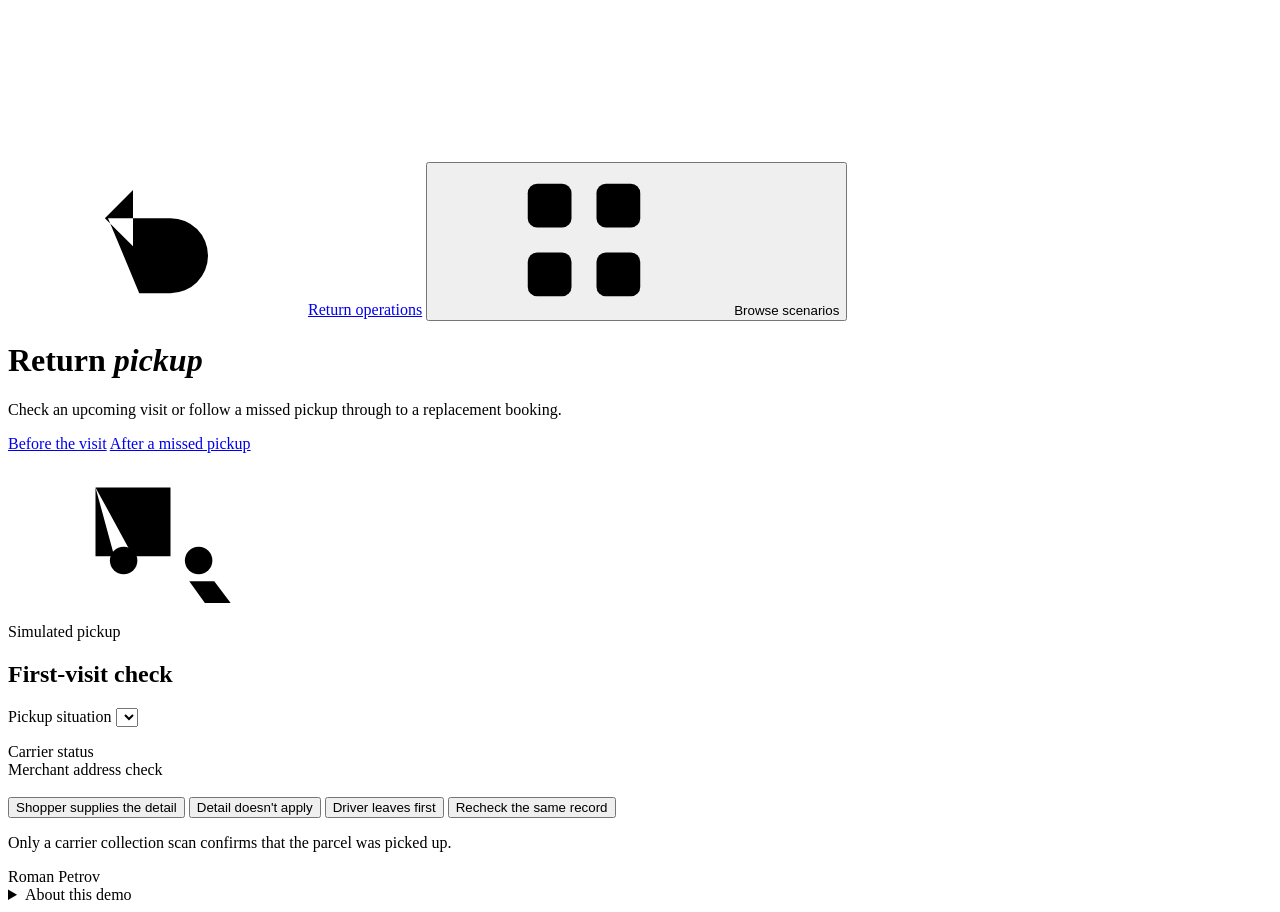
==== commit 82cca47e: "Add first-visit checks and a local pickup inbox" ====
--- a/review/view_template.html
+++ b/review/view_template.html
@@ -6,7 +6,7 @@
 <meta name="color-scheme" content="light">
 <meta name="referrer" content="no-referrer">
 <script>if (location.protocol === 'https:') document.documentElement.classList.add('web-fonts');</script>
-<title>Missed pickup · Return conversation</title>
+<title>Return pickup · Visit check and recovery</title>
 <style>__REPLAY_CSS__</style>
 </head>
 <body>
@@ -32,14 +32,47 @@
 </defs></svg>
 <div class="shell">
   <header class="mast">
-    <a class="wordmark" href="#conversation"><span class="brand-mark"><svg class="icon" aria-hidden="true"><use href="#i-return"/></svg></span>Return operations</a>
+    <a class="wordmark" href="#before-visit"><span class="brand-mark"><svg class="icon" aria-hidden="true"><use href="#i-return"/></svg></span>Return operations</a>
     <button id="browse" type="button" aria-haspopup="dialog"><svg class="icon" aria-hidden="true"><use href="#i-grid"/></svg>Browse scenarios</button>
   </header>
   <main>
     <div class="intro">
-      <h1>Missed <em>pickup</em></h1>
-      <p id="intro-copy">A missed return pickup, from the shopper’s first email to the carrier’s booking confirmation.</p>
+      <h1>Return <em>pickup</em></h1>
+      <p>Check an upcoming visit or follow a missed pickup through to a replacement booking.</p>
     </div>
+    <nav class="view-switch" aria-label="Pickup workflow">
+      <a href="#before-visit" id="before-link">Before the visit</a>
+      <a href="#recovery" id="recovery-link">After a missed pickup</a>
+    </nav>
+    <section class="window" id="before-visit" aria-labelledby="visit-title">
+      <header class="window-head">
+        <div class="window-identity"><span class="case-mark"><svg class="icon" aria-hidden="true"><use href="#i-truck"/></svg></span>
+          <div><p class="case-type">Simulated pickup</p><h2 id="visit-title">First-visit check</h2></div>
+        </div>
+      </header>
+      <div class="readiness-body">
+        <div class="visit-input">
+          <label for="visit-example">Pickup situation</label>
+          <select id="visit-example"></select>
+          <dl class="visit-evidence"><dt>Carrier status</dt><dd id="visit-stage"></dd><dt>Merchant address check</dt><dd id="visit-address"></dd></dl>
+        </div>
+        <div class="visit-result" aria-live="polite" aria-atomic="true">
+          <p class="case-type" id="visit-owner"></p>
+          <h3 id="visit-action"></h3>
+          <p id="visit-note"></p>
+        </div>
+      </div>
+      <div class="visit-choices" id="visit-choices">
+        <button id="visit-update" type="button">Shopper supplies the detail</button>
+        <button id="visit-dispute" type="button">Detail doesn't apply</button>
+        <button id="visit-depart" type="button">Driver leaves first</button>
+        <button id="visit-recheck" type="button">Recheck the same record</button>
+        <button id="visit-reset" type="button" hidden>Reset example</button>
+        <a href="#recovery" id="visit-recovery" hidden>Open recovery replay →</a>
+      </div>
+      <p class="visit-limit">Only a carrier collection scan confirms that the parcel was picked up.</p>
+    </section>
+    <div id="recovery" hidden>
     <section class="window" id="conversation" aria-labelledby="case-title">
       <header class="window-head">
         <div class="window-identity">
@@ -68,6 +101,7 @@
       <summary><span><svg class="icon" aria-hidden="true"><use href="#i-file"/></svg>Case records</span><svg class="icon" aria-hidden="true"><use href="#i-down"/></svg></summary>
       <div id="records"></div>
     </details>
+    </div>
   </main>
   <footer><span>Roman Petrov</span><details id="about"><summary>About this demo</summary><p>Messages, bookings and times come from a simulated return. A confirmed appointment resolves scheduling. Physical collection needs a separate carrier scan.</p><p>Booking checks run in code. The Python simulator also supports an optional local language model for ambiguous replies.</p></details></footer>
 </div>
